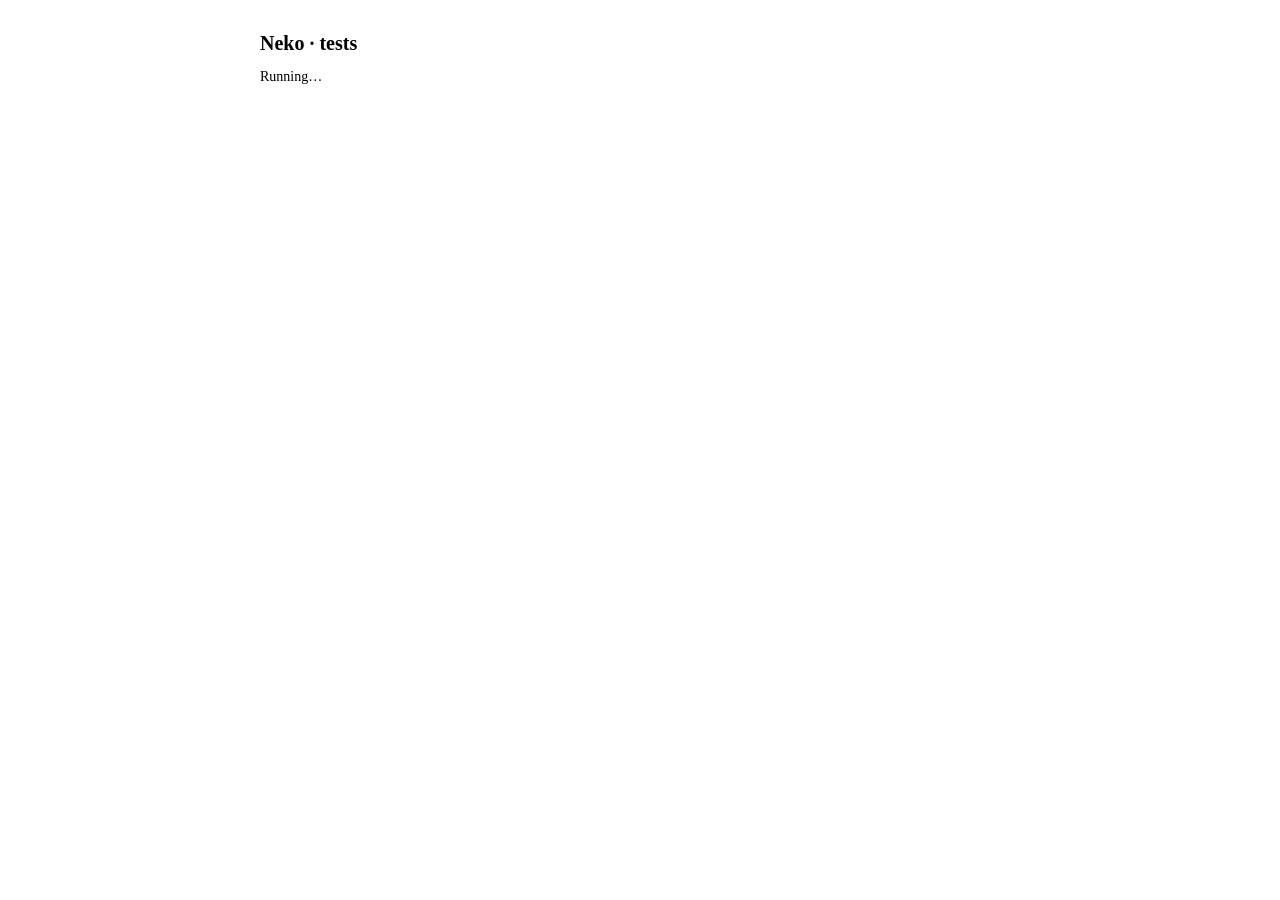
==== src/tests/index.html @ bec648b6 "Name the extension Neko Co-Authored-By: Claude Opus 5.5 <noreply@anthropic.com>" ====
<!doctype html>
<html lang="en">
  <head>
    <meta charset="utf-8" />
    <title>Dashboard tests</title>
    <link rel="stylesheet" href="../styles/tokens.css" />
    <style>
      body { font-family: var(--font); background: var(--bg); color: var(--text); max-width: 760px; margin: 32px auto; padding: 0 16px; font-size: 14px; }
      h1 { font-size: 20px; }
      h2 { font-size: 12px; text-transform: uppercase; letter-spacing: 0.04em; color: var(--text-muted); margin: 24px 0 8px; }
      .pass { color: var(--green); }
      .fail { color: var(--red); font-weight: 600; }
      #out div { padding: 2px 0; }
    </style>
  </head>
  <body>
    <h1>Neko · tests</h1>
    <p id="summary">Running…</p>
    <div id="out"></div>
    <script type="module" src="tests.js"></script>
  </body>
</html>
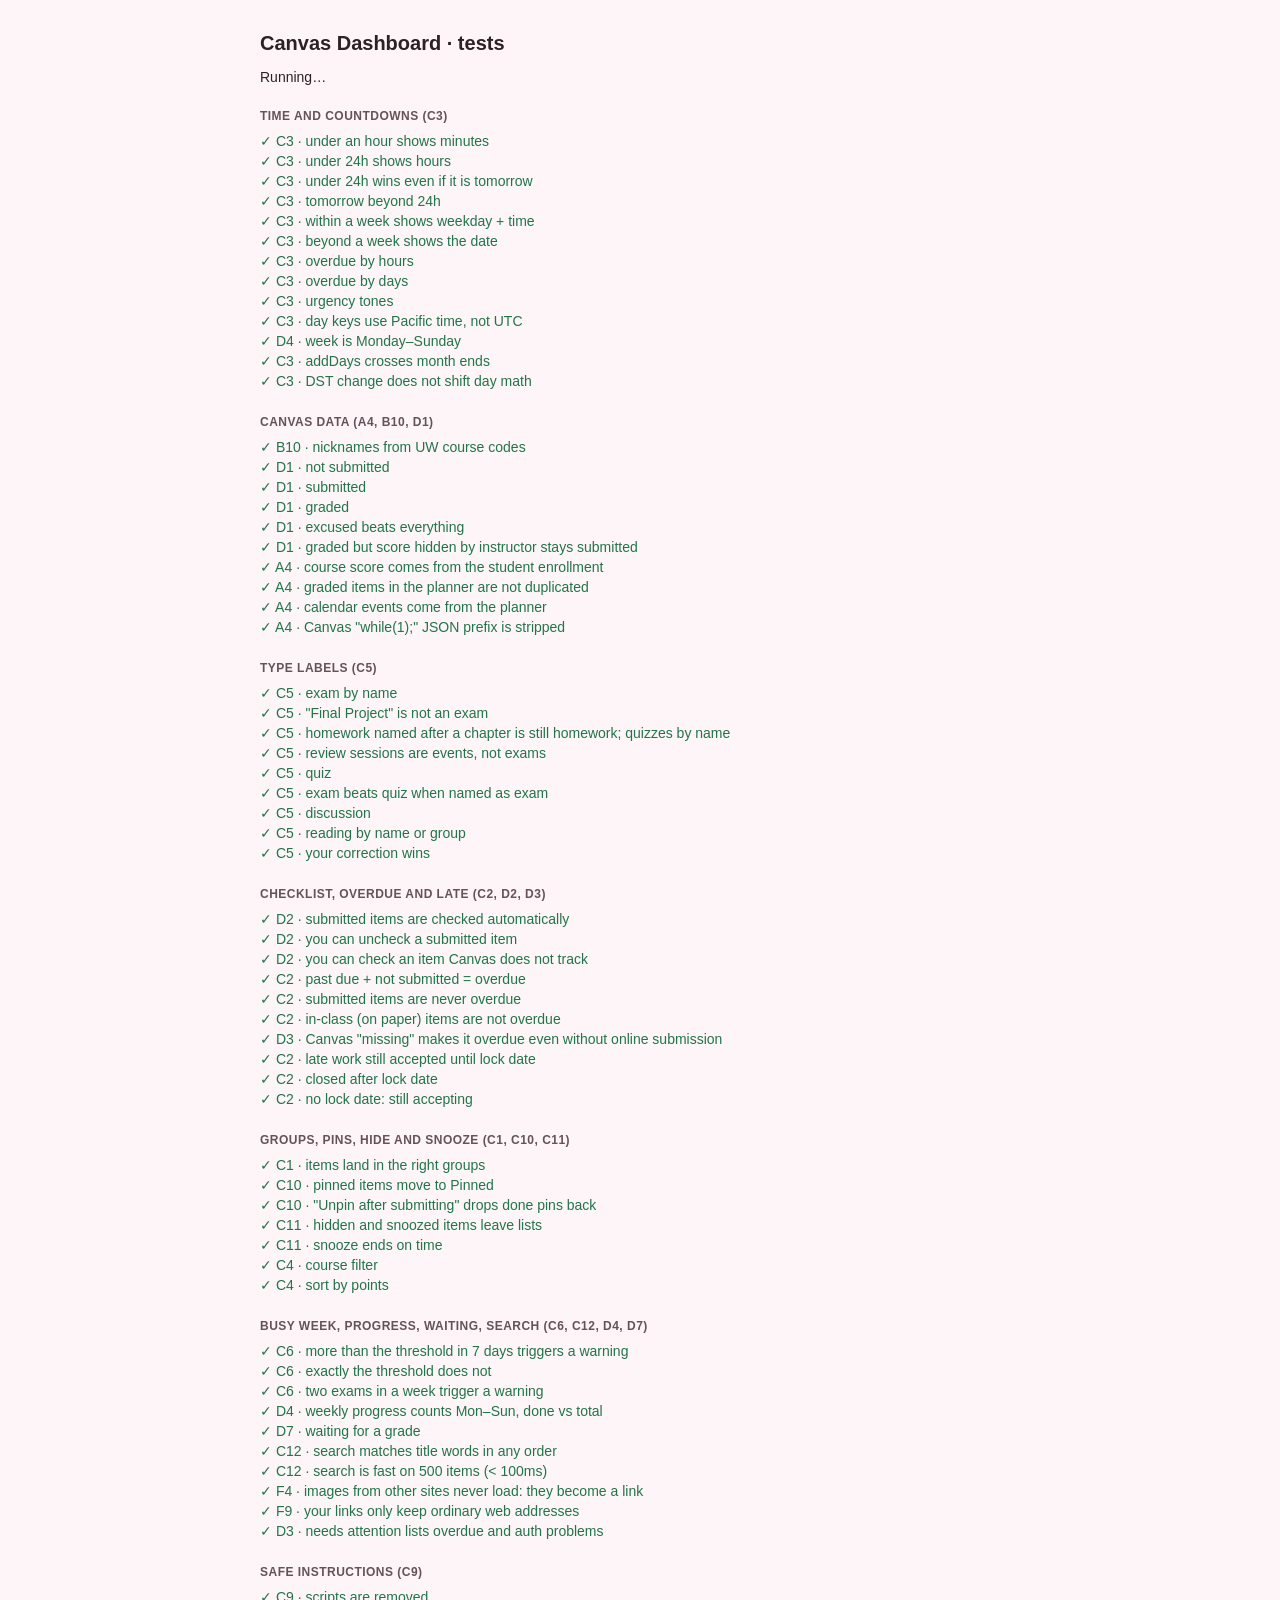
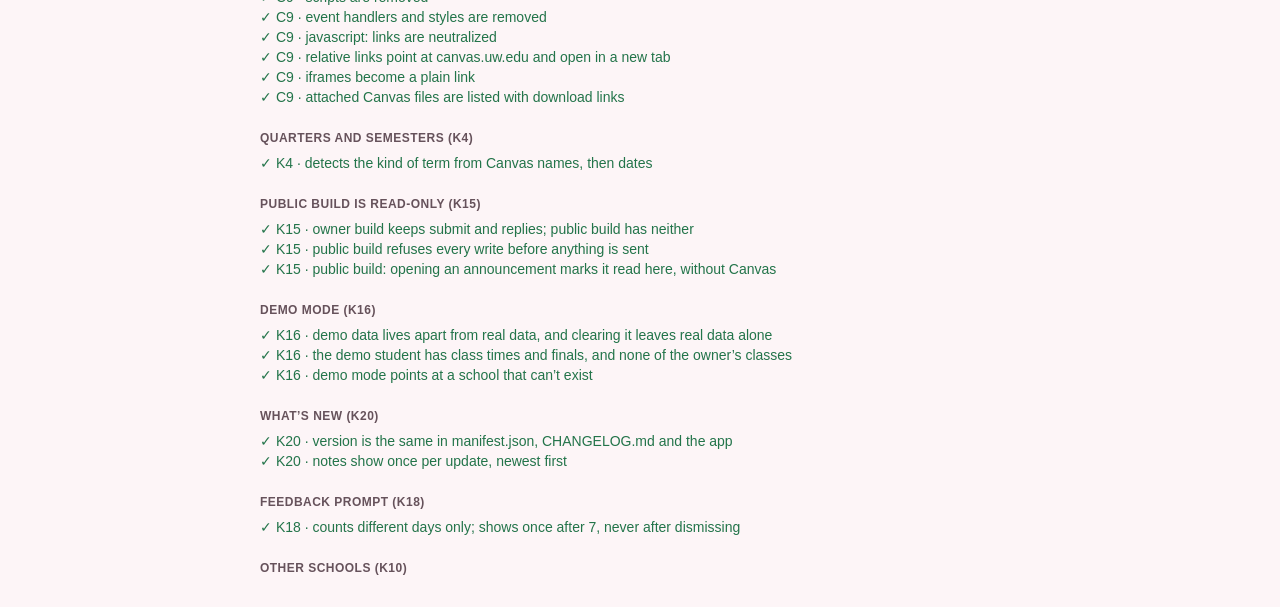
==== commit 3c2367f5: "Initial commit: Chrome extension dashboard that works with Canvas Spec-driven Manifest V3 extension " ====
--- a/src/tests/index.html
+++ b/src/tests/index.html
@@ -14,7 +14,7 @@
     </style>
   </head>
   <body>
-    <h1>Neko · tests</h1>
+    <h1>Canvas Dashboard · tests</h1>
     <p id="summary">Running…</p>
     <div id="out"></div>
     <script type="module" src="tests.js"></script>
--- a/src/styles/tokens.css
+++ b/src/styles/tokens.css
@@ -0,0 +1,240 @@
+/* Design tokens. Every color, size and spacing value in the app comes from here (B4). */
+
+:root {
+  /* Spacing scale: 4, 8, 12, 16, 24, 32, 48 */
+  --s1: 4px;
+  --s2: 8px;
+  --s3: 12px;
+  --s4: 16px;
+  --s5: 24px;
+  --s6: 32px;
+  --s7: 48px;
+
+  /* Type scale: 12, 14, 16, 20, 28. Weights: 400, 600. */
+  --t-2xs: 11px; /* calendar blocks only, so more fits at a glance (2026-10-07) */
+  --t-xs: 12px;
+  --t-sm: 14px;
+  --t-md: 16px;
+  --t-lg: 20px;
+  --t-xl: 28px;
+  --w-regular: 400;
+  --w-semibold: 600;
+  --font: -apple-system, BlinkMacSystemFont, "SF Pro Text", "Helvetica Neue", Arial, sans-serif;
+
+  --radius: 10px;
+  --content-max: 1100px;
+  --reading-max: 760px;
+  --drawer-width: 480px;
+  --dur: 160ms;
+  --ease: cubic-bezier(0.2, 0, 0, 1);
+
+  /* J1: soft pink (default). Classic is below, under [data-palette="classic"]. */
+  --bg: #fdf5f7;
+  --surface: #ffffff;
+  --surface-2: #f9ebf0;
+  --border: #f0dde4;
+  --text: #2d2026;
+  --text-muted: #66525b;
+  --text-faint: #7a646d;
+  --accent: #b03867;
+  --accent-soft: #fbe4ed;
+  --on-accent: #ffffff;
+  --red: #bb3a22;
+  --red-soft: #fbe8e4;
+  --amber: #8f5800;
+  --amber-soft: #fbefdc;
+  --green: #23744a;
+  --green-soft: #e3f2e8;
+  --lime: #566500; /* yellow-green: due in 4–6 days */
+  --lime-soft: #eff5d2;
+  --overlay: rgba(45, 32, 38, 0.26);
+  --shadow: 0 8px 32px rgba(120, 50, 80, 0.12);
+  --focus: 0 0 0 3px rgba(176, 56, 103, 0.3);
+  /* Class colors, softened to sit with the pink. */
+  --c1: #e0679a;
+  --c2: #8b7fd6;
+  --c3: #3fa58b;
+  --c4: #e2944a;
+  --c5: #5b93d6;
+  --c6: #b968b4;
+  --c7: #6fa64f;
+  --c8: #d9745f;
+  color-scheme: light;
+}
+
+@media (prefers-color-scheme: dark) {
+  :root:not([data-theme="light"]) {
+    --bg: #1d1418;
+    --surface: #261b20;
+    --surface-2: #30232a;
+    --border: #45313a;
+    --text: #f6e9ef;
+    --text-muted: #cdb4bf;
+    --text-faint: #ad939e;
+    --accent: #f490b6;
+    --accent-soft: #4a2234;
+    --on-accent: #2a1119;
+    --red: #ff8c7c;
+    --red-soft: #46211c;
+    --amber: #f1c46e;
+    --amber-soft: #3f3019;
+    --green: #8fd6a9;
+    --green-soft: #1c3626;
+    --lime: #c8db68; /* yellow-green: due in 4–6 days */
+    --lime-soft: #2e3316;
+    --overlay: rgba(0, 0, 0, 0.5);
+    --shadow: 0 8px 32px rgba(0, 0, 0, 0.5);
+    --focus: 0 0 0 3px rgba(244, 144, 182, 0.4);
+    --c1: #f08bb5;
+    --c2: #a99cf0;
+    --c3: #5cc4a8;
+    --c4: #f0ad6a;
+    --c5: #7fb0ee;
+    --c6: #d48ad0;
+    --c7: #8fc46f;
+    --c8: #ee917d;
+    color-scheme: dark;
+  }
+}
+
+:root[data-theme="dark"] {
+  --bg: #1d1418;
+  --surface: #261b20;
+  --surface-2: #30232a;
+  --border: #45313a;
+  --text: #f6e9ef;
+  --text-muted: #cdb4bf;
+  --text-faint: #ad939e;
+  --accent: #f490b6;
+  --accent-soft: #4a2234;
+  --on-accent: #2a1119;
+  --red: #ff8c7c;
+  --red-soft: #46211c;
+  --amber: #f1c46e;
+  --amber-soft: #3f3019;
+  --green: #8fd6a9;
+  --green-soft: #1c3626;
+  --lime: #c8db68; /* yellow-green: due in 4–6 days */
+  --lime-soft: #2e3316;
+  --overlay: rgba(0, 0, 0, 0.5);
+  --shadow: 0 8px 32px rgba(0, 0, 0, 0.5);
+  --focus: 0 0 0 3px rgba(244, 144, 182, 0.4);
+  --c1: #f08bb5;
+  --c2: #a99cf0;
+  --c3: #5cc4a8;
+  --c4: #f0ad6a;
+  --c5: #7fb0ee;
+  --c6: #d48ad0;
+  --c7: #8fc46f;
+  --c8: #ee917d;
+  color-scheme: dark;
+}
+
+/* Classic (the original look), chosen in Settings → Appearance. */
+:root[data-palette="classic"] {
+  --bg: #f7f7f5;
+  --surface: #ffffff;
+  --surface-2: #f1f1ee;
+  --border: #e5e4e0;
+  --text: #1c1b19;
+  --text-muted: #55534e;
+  --text-faint: #6e6b65;
+  --accent: #4255c9;
+  --accent-soft: #e9ecfb;
+  --on-accent: #ffffff;
+  --red: #c42b2b;
+  --red-soft: #fbeaea;
+  --amber: #9a5b00;
+  --amber-soft: #fbf1df;
+  --green: #22774a;
+  --green-soft: #e5f3ea;
+  --lime: #566500; /* yellow-green: due in 4–6 days */
+  --lime-soft: #eff5d2;
+  --overlay: rgba(20, 20, 18, 0.28);
+  --shadow: 0 8px 32px rgba(20, 20, 18, 0.12);
+  --focus: 0 0 0 3px rgba(66, 85, 201, 0.35);
+  /* Course / chart series colors, validated with the dataviz palette checker (light surface). */
+  --c1: #2a78d6;
+  --c2: #eb6834;
+  --c3: #1baf7a;
+  --c4: #eda100;
+  --c5: #e87ba4;
+  --c6: #008300;
+  --c7: #4a3aa7;
+  --c8: #e34948;
+  color-scheme: light;
+}
+
+@media (prefers-color-scheme: dark) {
+  :root[data-palette="classic"]:not([data-theme="light"]) {
+    --bg: #111113;
+    --surface: #18181b;
+    --surface-2: #202024;
+    --border: #2b2b30;
+    --text: #ececee;
+    --text-muted: #a3a3ab;
+    --text-faint: #8e8e97;
+    --accent: #95a3ff;
+    --accent-soft: #23264a;
+    --on-accent: #111113;
+    --red: #ff7b7b;
+    --red-soft: #3a1d1f;
+    --amber: #f2c25b;
+    --amber-soft: #352a14;
+    --green: #6fd39a;
+    --green-soft: #17301f;
+    --lime: #c8db68; /* yellow-green: due in 4–6 days */
+    --lime-soft: #2e3316;
+    --overlay: rgba(0, 0, 0, 0.5);
+    --shadow: 0 8px 32px rgba(0, 0, 0, 0.5);
+    --focus: 0 0 0 3px rgba(149, 163, 255, 0.4);
+    --c1: #3987e5;
+    --c2: #d95926;
+    --c3: #199e70;
+    --c4: #c98500;
+    --c5: #d55181;
+    --c6: #008300;
+    --c7: #9085e9;
+    --c8: #e66767;
+    color-scheme: dark;
+  }
+}
+
+:root[data-palette="classic"][data-theme="dark"] {
+  --bg: #111113;
+  --surface: #18181b;
+  --surface-2: #202024;
+  --border: #2b2b30;
+  --text: #ececee;
+  --text-muted: #a3a3ab;
+  --text-faint: #8e8e97;
+  --accent: #95a3ff;
+  --accent-soft: #23264a;
+  --on-accent: #111113;
+  --red: #ff7b7b;
+  --red-soft: #3a1d1f;
+  --amber: #f2c25b;
+  --amber-soft: #352a14;
+  --green: #6fd39a;
+  --green-soft: #17301f;
+  --lime: #c8db68; /* yellow-green: due in 4–6 days */
+  --lime-soft: #2e3316;
+  --overlay: rgba(0, 0, 0, 0.5);
+  --shadow: 0 8px 32px rgba(0, 0, 0, 0.5);
+  --focus: 0 0 0 3px rgba(149, 163, 255, 0.4);
+  --c1: #3987e5;
+  --c2: #d95926;
+  --c3: #199e70;
+  --c4: #c98500;
+  --c5: #d55181;
+  --c6: #008300;
+  --c7: #9085e9;
+  --c8: #e66767;
+  color-scheme: dark;
+}
+
+@media (prefers-reduced-motion: reduce) {
+  :root {
+    --dur: 0ms;
+  }
+}
